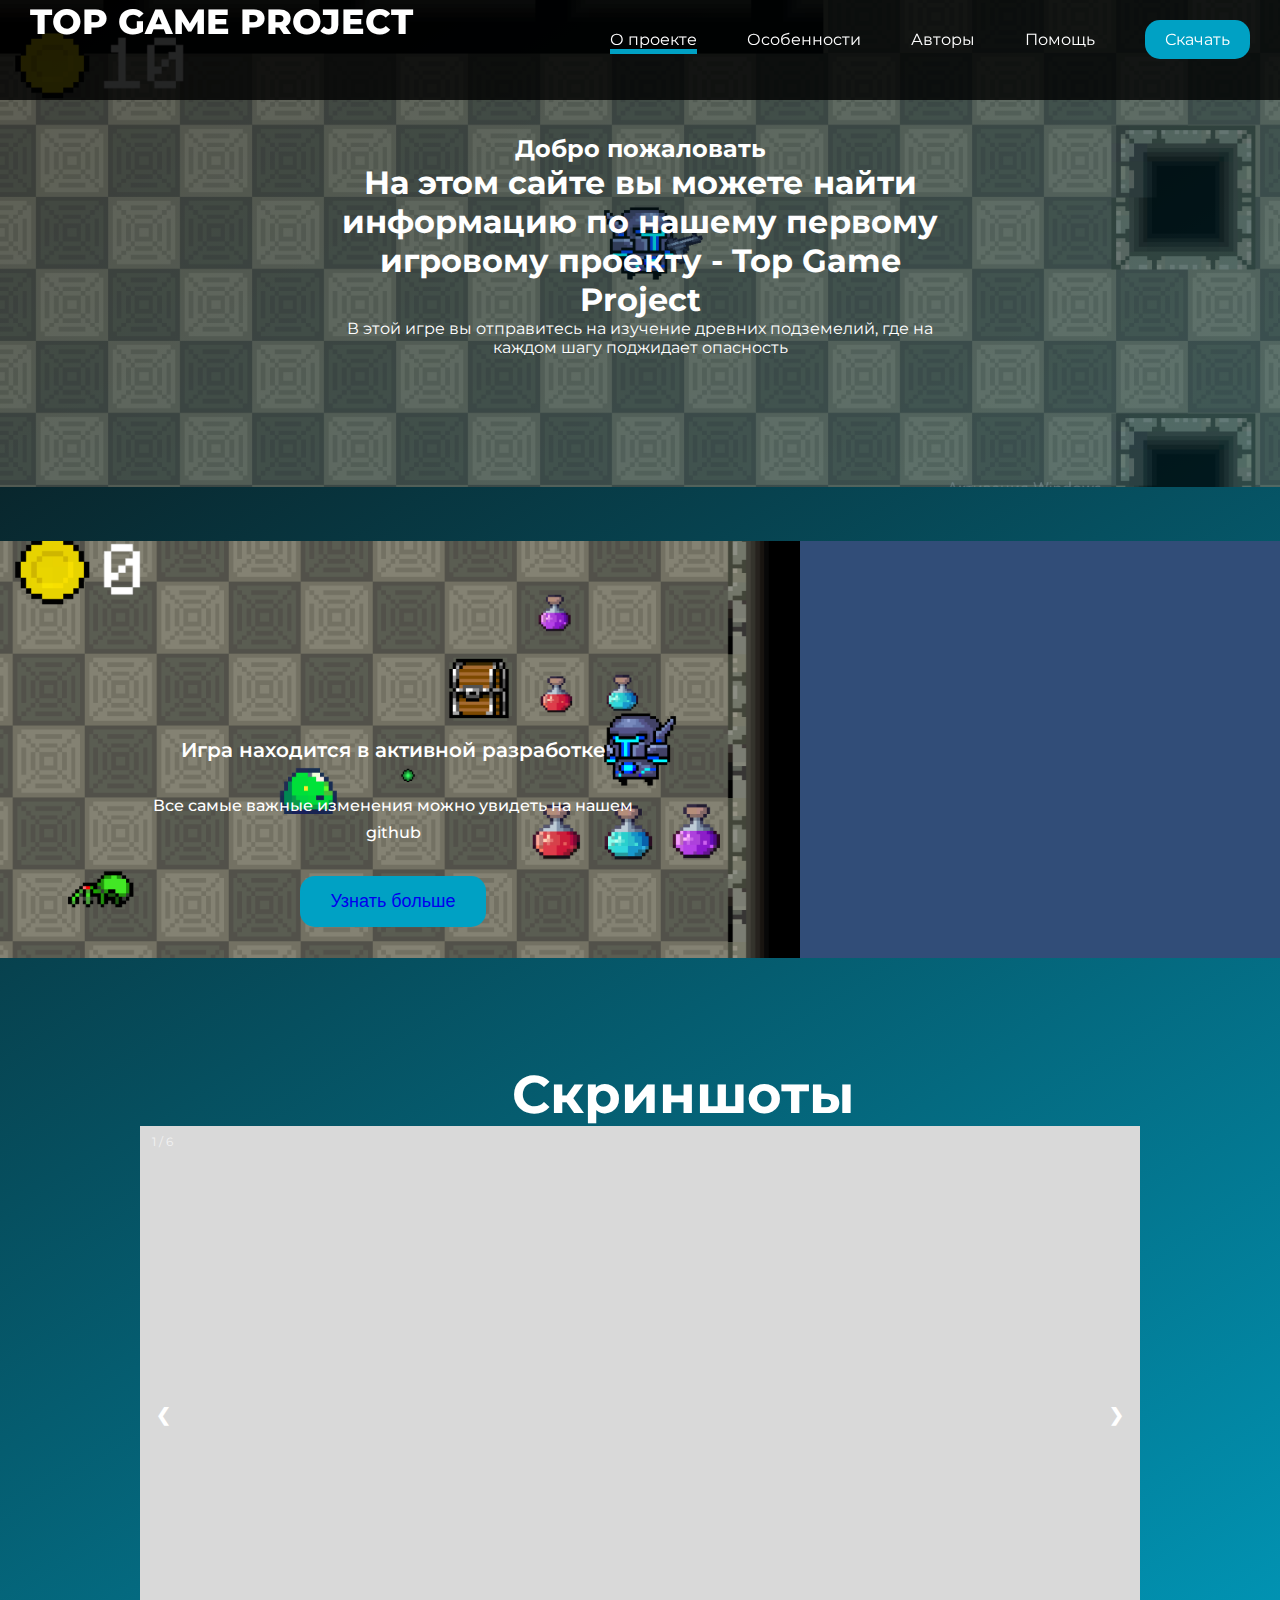
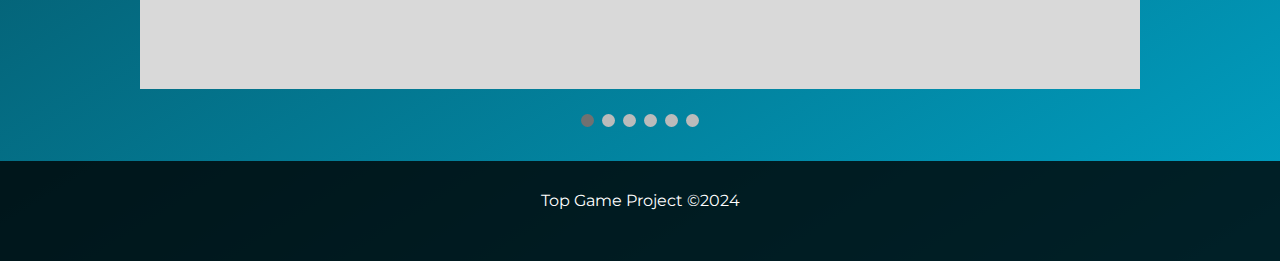
==== index.html @ b4ec934c "asd" ====
<!DOCTYPE html>
<html lang="en">
<head>
    <meta charset="UTF-8">
    <meta name="viewport" content="width=device-width, initial-scale=1.0">
    <title>Top Game Project</title>
    <link rel="stylesheet" href="/Source/css/main.css">

</head>
<body>
    <header class="container">
        <span class="logo"><a href="index.html">Top Game Project</a></span>
        <nav>
            <ul>
                <li class="active"><a href="#">О проекте</a></li>
                <li><a href="features.html">Особенности</a></li>
                <li><a href="authors.html">Авторы</a></li>
                <li><a href="help.html">Помощь</a></li>
                <li class="btn"><a href="files/empty.txt" download="">Скачать</a></li>
            </ul>
        </nav>
    </header>
    
    <div class="wrapper">

    <div class="first">
        <div style = 'max-width:1920px;', style = 'max-width:700px;'>
            <img src="img/mainscreen.png" style="width:100%">
        </div>
        <div class="centered">
            <h2>Добро пожаловать</h2>
            <h1>На этом сайте вы можете найти информацию по нашему первому игровому проекту - Top Game Project</h1>
            <p>В этой игре вы отправитесь на изучение древних подземелий, где на каждом шагу поджидает опасность</p>
        </div>
    </div>

    <div class="hero container">
        <div class="hero--info">
            <h1>Игра находится в активной разработке</h1>
            <p>Все самые важные изменения можно увидеть на нашем github</p>
            <button class="btn"><a href="https://github.com/poopyloopy2k/Top_Game_Project" target="_blank">Узнать больше</a></button>
        </div>
        <div style = 'max-width:1920px;', style = 'max-width:600px;'>
            <img src="img/mainscreen1.png" style="width:100%">
        </div>
    </div>

    <div class="textsl">
        <h2>Скриншоты</h2>
    </div>

    <div id="testwrap1">
        <div id="test">
          <div class="slideshow-container">
            <div class="mySlides fade">
              <div class="numbertext">1 / 6</div> <img src="img/slider1.png" alt="">
            </div>
            <div class="mySlides fade">
              <div class="numbertext">2 / 6</div><img src="img/slider2.png" alt="">
            </div>
            <div class="mySlides fade">
                <div class="numbertext">3 / 6</div><img src="img/slider3.png" alt="">
              </div>
              <div class="mySlides fade">
                <div class="numbertext">4 / 6</div><img src="img/slider4.png" alt="">
              </div>
              <div class="mySlides fade">
                <div class="numbertext">5 / 6</div><img src="img/slider5.png" alt="">
              </div>
            <div class="mySlides fade">
              <div class="numbertext">6 / 6</div> <img src="img/slider6.png" alt="">
            </div> <a class="prev" onclick="plusSlides(-1)">&#10094;</a> <a class="next" onclick="plusSlides(1)">&#10095;</a> </div>
          <br>
          <div style="text-align:center"> <span class="dot" onclick="currentSlide(1)"></span> <span class="dot" onclick="currentSlide(2)"></span> <span class="dot" onclick="currentSlide(3)"></span> <span class="dot" onclick="currentSlide(4)"></span> <span class="dot" onclick="currentSlide(5)"></span> <span class="dot" onclick="currentSlide(6)"></span></div>
        </div>
      </div>

      <script src="scripts/adaptiveMenu.js"></script>

      <footer>
        <div class="footer--text">
            <p>Top Game Project ©2024</p>
        </div>
    </footer>
      
</div>
</body>
</html>
---- Source/css/main.css ----
/* @import url('https://fonts.googleapis.com/css2?family=Poppins:ital,wght@0,100;0,200;0,300;0,400;0,500;0,600;0,700;0,800;0,900;1,100;1,200;1,300;1,400;1,500;1,600;1,700;1,800;1,900&display=swap'); */
@import url('https://fonts.googleapis.com/css2?family=Montserrat:ital,wght@0,100..900;1,100..900&display=swap');
* 
{
    margin: 0;
    padding: 0;
}

body
{
    font-family: "Montserrat", sans-serif;
    font-weight: 400;
    color: #fff;
}

a
{
    text-decoration: none;
}

img
{
    max-width: 100%;
}

.wrapper
{
    background: linear-gradient(148deg, rgba(11,11,11,1) 0%, rgba(0,161,196,1) 100%);
    width: 100%;
}

@media screen and (max-width: 540px)
{
    header .logo
    {
        font-size: 30px;
    }
}

header
{  
    background-color: rgba(0,0,0,0.8);;  
    position: fixed;  
    z-index: 100;  
    width: 100%;
    height: 100px;
}

header .logo
{
    margin-left: 30px;
    text-transform: uppercase;
    font-size: 35px;
    font-weight: 800;
    color: #fff;
}

header .logo a
{
    color: #fff;
}

header nav
{
    margin-right: 30px;
    float: right;
    width: 50%;
    margin-top: 30px;
}

header nav ul
{
    list-style: none;
    display: flex;
    justify-content: space-between;
}

header nav ul li
{
    display:inline-block;
}

header nav ul li a
{
    color: #fff;
}

header nav ul li.active
{
    border-bottom: 5px solid #00a1c4;
    background-color: rgba(0,0,0,0.0);
}

header nav ul li.active::after
{
    content: '';
    display: block;
    width: 40px;
    height: 5 px;
    background: #000;
    border-radius: 10px;
}

header nav ul li:not(.active):not(.btn) a
{
    position: relative;
}

header nav ul li:not(.active):not(.btn) a::after
{
    position: absolute;
    content: '';
    left: 0;
    bottom: 0;
    display: block;
    width: 100%;
    height: 4px;
    background: #00a1c4;
}

header nav ul li:not(.active):not(.btn) a::after
{
    width: 0;
    transition: 0.3s;
}

header nav ul li:not(.active):not(.btn) a:hover:after
{
    width: 100%;
}

header nav ul li.btn a
{
    background: #00a1c4;
    padding: 10px 20px;
    border-radius: 15px;
    transition: all 500ms ease;
}

header nav ul li.btn a:hover
{
    background:  #327b8b;
}

.hero
{
    padding-top: 50px;
    position: relative;
    text-align: center;
    color: white;
}

.hero--info
{
    padding-top: 200px;
    width: 530px;
    position:absolute;
    top:10%;
    left:10%;
}

.hero--info h2
{
    font-size: 20px;
    font-weight: 600;
}

.hero--info h1
{
    font-size: 20px;
    font-weight: 600;
}

.hero--info p
{
    font-weight: 500;
    line-height: 170%;
    margin: 30px 0;

}

.hero--info .btn
{
    background: #00a1c4;
    color:#fff;
    border-radius: 15px;
    padding: 15px 30px;
    border: 0;
    transition: all 500ms ease;
    font-size: 18px;
}

.hero--info .btn:hover
{
    cursor: pointer;
    transform: scale(1.1);
}

.first
{
    position:relative;
    text-align: center;
    color: white;
}

.centered
{
    position:absolute;
    top: 50%;
    left: 50%;
    transform: translate(-50%, -50%);
}

.textsl
{
    padding-top: 100px;
    font-size: 35px;
    margin-left: 40%;
    text-align: left;
}

  /* Slideshow container */
  
  .slideshow-container
  {
    max-width: 1000px;
    position: relative;
    margin: auto;
  }
  
  .mySlides
  {
    display: none;
  }
  
  img
  {
    width: 100%;
    height: auto;
  }
  
  
  /* Next & previous buttons */
  
  .prev,
  .next
  {
    cursor: pointer;
    position: absolute;
    top: 50%;
    width: auto;
    margin-top: -22px;
    padding: 16px;
    color: white;
    font-weight: bold;
    font-size: 18px;
    transition: 0.6s ease;
    border-radius: 0 3px 3px 0;
  }
  
  
  /* Position the "next button" to the right */
  
  .next
  {
    right: 0;
    border-radius: 3px 0 0 3px;
  }
  
  
  /* On hover, add a black background color with a little bit see-through */
  
  .prev:hover,
  .next:hover
  {
    background-color: rgba(0, 0, 0, 0.8);
  }
  
  
  /* Caption text */
  
  .text
  {
    color: #f2f2f2;
    font-size: 15px;
    padding: 8px 12px;
    position: absolute;
    bottom: 8px;
    width: 100%;
    text-align: center;
  }
  
  
  /* Number text (1/3 etc) */
  
  .numbertext
  {
    color: #f2f2f2;
    font-size: 12px;
    padding: 8px 12px;
    position: absolute;
    top: 0;
  }
  
  
  /* The dots/bullets/indicators */
  
  .dot
  {
    cursor: pointer;
    height: 13px;
    width: 13px;
    margin: 0 2px;
    background-color: #bbb;
    border-radius: 50%;
    display: inline-block;
    transition: background-color 0.6s ease;
  }
  
  .active,
  .dot:hover
  {
    background-color: #717171;
  }
  
  
  /* Fading animation */
  
  .fade
  {
    -webkit-animation-name: fade;
    -webkit-animation-duration: 1.5s;
    animation-name: fade;
    animation-duration: 1.5s;
  }
  
  @-webkit-keyframes fade
  {
    from
    {
      opacity: .4
    }
    to
    {
      opacity: 1
    }
  }
  
  @keyframes fade
  {
    from
    {
      opacity: .4
    }
    to
    {
      opacity: 1
    }
  }

  footer
  {
    background: rgba(0,0,0,0.8);
    width: 100%;
    height: 100px;
    margin-top: 30px;
  }

  .footer--text
  {
    padding: 30px 0px;
    text-align: center;
  }
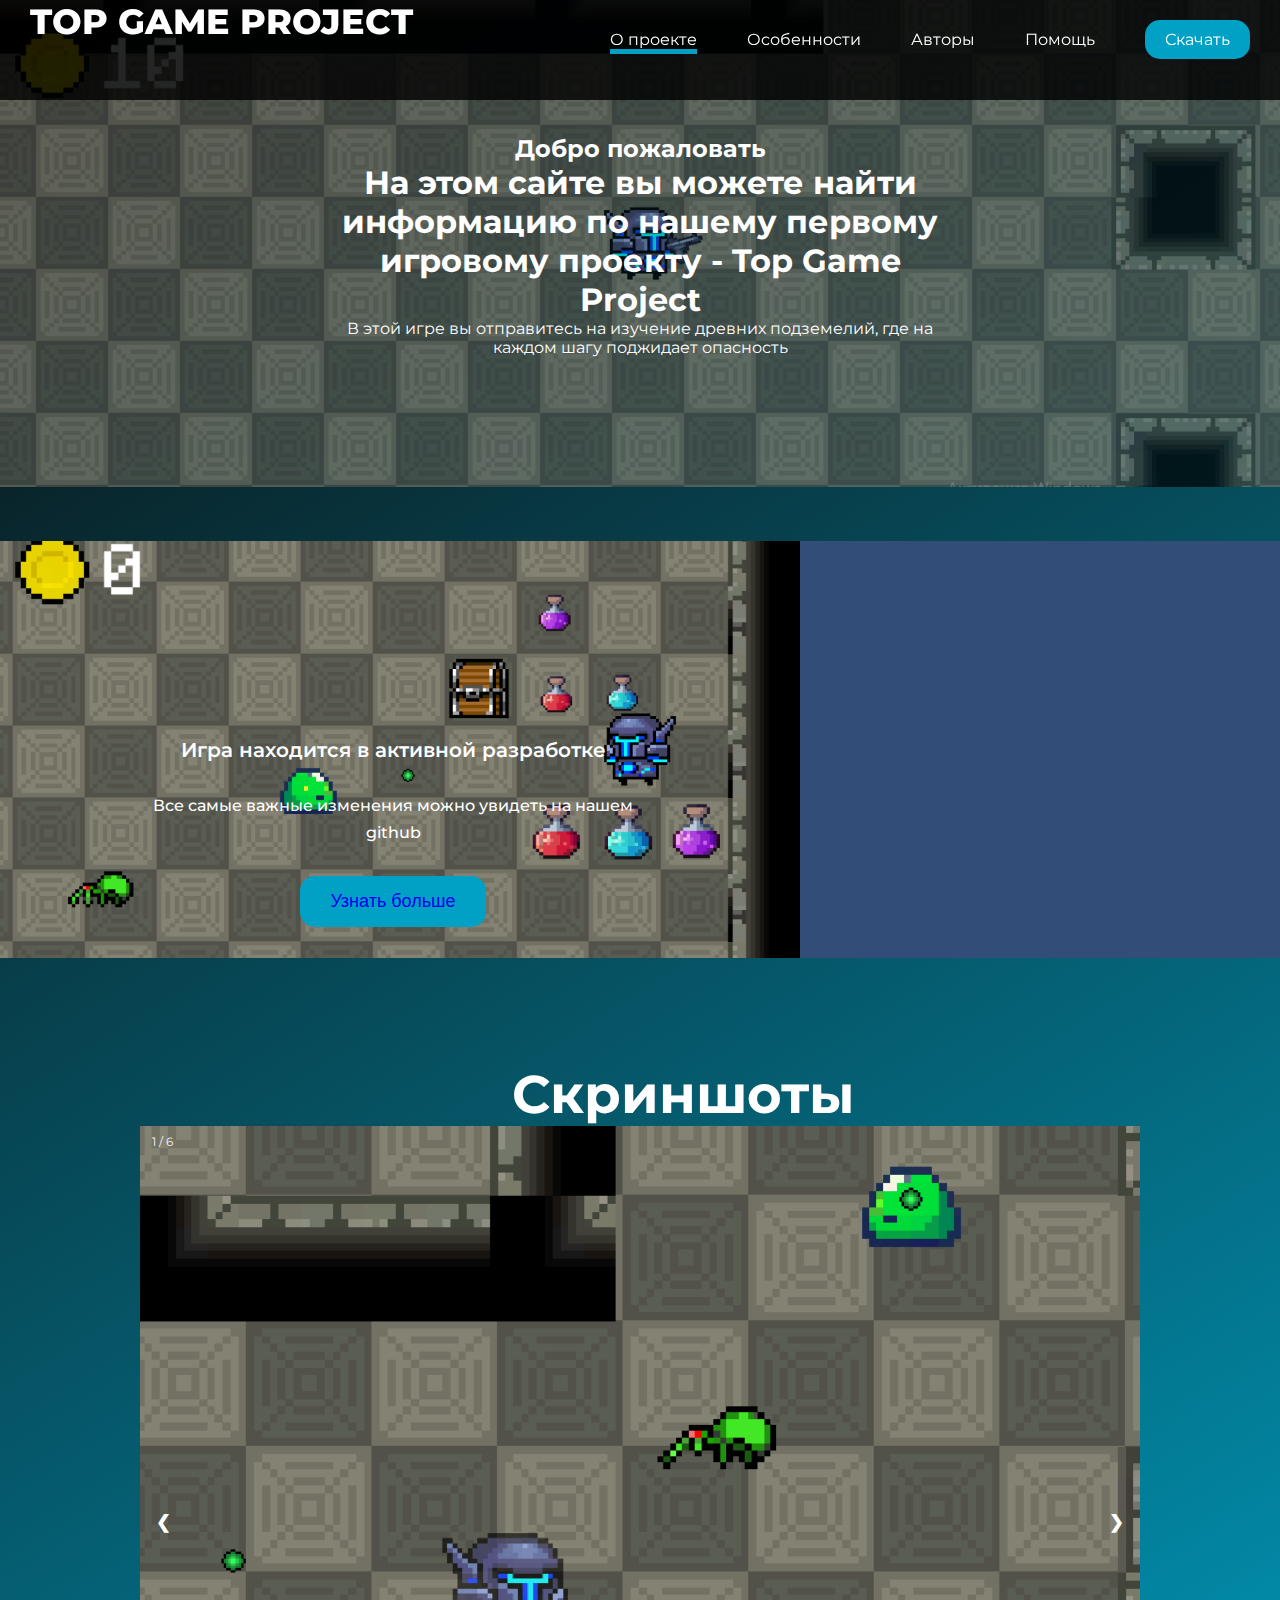
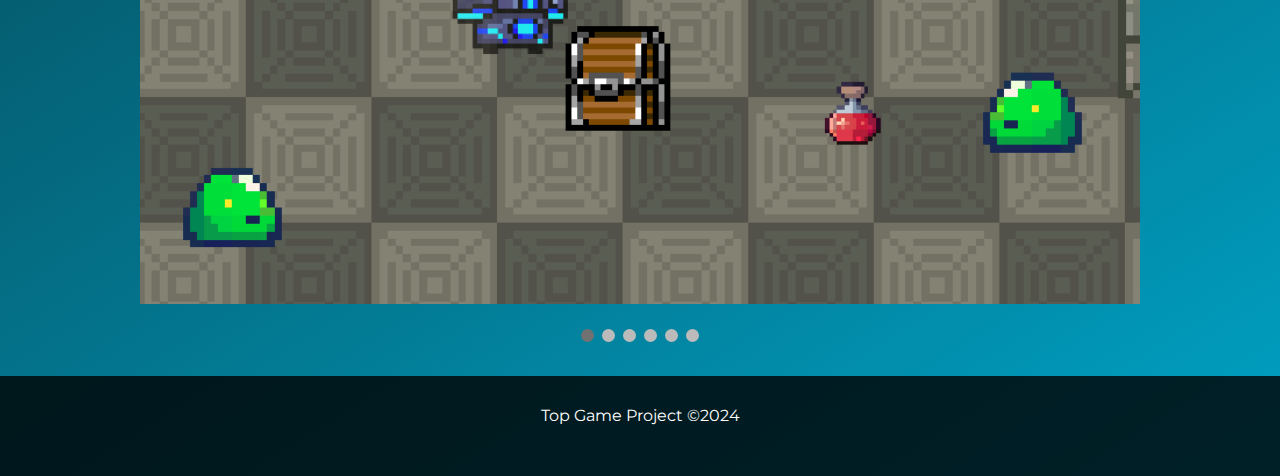
==== commit 3f7fad4c: "qwe" ====
--- a/index.html
+++ b/index.html
@@ -4,7 +4,7 @@
     <meta charset="UTF-8">
     <meta name="viewport" content="width=device-width, initial-scale=1.0">
     <title>Top Game Project</title>
-    <link rel="stylesheet" href="/Source/css/main.css">
+    <link rel="stylesheet" href="/css/main.css">
 
 </head>
 <body>
@@ -53,22 +53,22 @@
         <div id="test">
           <div class="slideshow-container">
             <div class="mySlides fade">
-              <div class="numbertext">1 / 6</div> <img src="img/slider1.png" alt="">
+              <div class="numbertext">1 / 6</div> <img src="img/sss.png" alt="">
             </div>
             <div class="mySlides fade">
-              <div class="numbertext">2 / 6</div><img src="img/slider2.png" alt="">
+              <div class="numbertext">2 / 6</div><img src="img/s1.png" alt="">
             </div>
             <div class="mySlides fade">
-                <div class="numbertext">3 / 6</div><img src="img/slider3.png" alt="">
+                <div class="numbertext">3 / 6</div><img src="img/s2.png" alt="">
               </div>
               <div class="mySlides fade">
-                <div class="numbertext">4 / 6</div><img src="img/slider4.png" alt="">
+                <div class="numbertext">4 / 6</div><img src="img/s3.png" alt="">
               </div>
               <div class="mySlides fade">
-                <div class="numbertext">5 / 6</div><img src="img/slider5.png" alt="">
+                <div class="numbertext">5 / 6</div><img src="img/mainscreen.png" alt="">
               </div>
             <div class="mySlides fade">
-              <div class="numbertext">6 / 6</div> <img src="img/slider6.png" alt="">
+              <div class="numbertext">6 / 6</div> <img src="img/mainscreen1.png" alt="">
             </div> <a class="prev" onclick="plusSlides(-1)">&#10094;</a> <a class="next" onclick="plusSlides(1)">&#10095;</a> </div>
           <br>
           <div style="text-align:center"> <span class="dot" onclick="currentSlide(1)"></span> <span class="dot" onclick="currentSlide(2)"></span> <span class="dot" onclick="currentSlide(3)"></span> <span class="dot" onclick="currentSlide(4)"></span> <span class="dot" onclick="currentSlide(5)"></span> <span class="dot" onclick="currentSlide(6)"></span></div>
--- a/css/main.css
+++ b/css/main.css
@@ -0,0 +1,374 @@
+/* @import url('https://fonts.googleapis.com/css2?family=Poppins:ital,wght@0,100;0,200;0,300;0,400;0,500;0,600;0,700;0,800;0,900;1,100;1,200;1,300;1,400;1,500;1,600;1,700;1,800;1,900&display=swap'); */
+@import url('https://fonts.googleapis.com/css2?family=Montserrat:ital,wght@0,100..900;1,100..900&display=swap');
+* 
+{
+    margin: 0;
+    padding: 0;
+}
+
+body
+{
+    font-family: "Montserrat", sans-serif;
+    font-weight: 400;
+    color: #fff;
+}
+
+a
+{
+    text-decoration: none;
+}
+
+img
+{
+    max-width: 100%;
+}
+
+.wrapper
+{
+    background: linear-gradient(148deg, rgba(11,11,11,1) 0%, rgba(0,161,196,1) 100%);
+    width: 100%;
+}
+
+@media screen and (max-width: 540px)
+{
+    header .logo
+    {
+        font-size: 30px;
+    }
+}
+
+header
+{  
+    background-color: rgba(0,0,0,0.8);;  
+    position: fixed;  
+    z-index: 100;  
+    width: 100%;
+    height: 100px;
+}
+
+header .logo
+{
+    margin-left: 30px;
+    text-transform: uppercase;
+    font-size: 35px;
+    font-weight: 800;
+    color: #fff;
+}
+
+header .logo a
+{
+    color: #fff;
+}
+
+header nav
+{
+    margin-right: 30px;
+    float: right;
+    width: 50%;
+    margin-top: 30px;
+}
+
+header nav ul
+{
+    list-style: none;
+    display: flex;
+    justify-content: space-between;
+}
+
+header nav ul li
+{
+    display:inline-block;
+}
+
+header nav ul li a
+{
+    color: #fff;
+}
+
+header nav ul li.active
+{
+    border-bottom: 5px solid #00a1c4;
+    background-color: rgba(0,0,0,0.0);
+}
+
+header nav ul li.active::after
+{
+    content: '';
+    display: block;
+    width: 40px;
+    height: 5 px;
+    background: #000;
+    border-radius: 10px;
+}
+
+header nav ul li:not(.active):not(.btn) a
+{
+    position: relative;
+}
+
+header nav ul li:not(.active):not(.btn) a::after
+{
+    position: absolute;
+    content: '';
+    left: 0;
+    bottom: 0;
+    display: block;
+    width: 100%;
+    height: 4px;
+    background: #00a1c4;
+}
+
+header nav ul li:not(.active):not(.btn) a::after
+{
+    width: 0;
+    transition: 0.3s;
+}
+
+header nav ul li:not(.active):not(.btn) a:hover:after
+{
+    width: 100%;
+}
+
+header nav ul li.btn a
+{
+    background: #00a1c4;
+    padding: 10px 20px;
+    border-radius: 15px;
+    transition: all 500ms ease;
+}
+
+header nav ul li.btn a:hover
+{
+    background:  #327b8b;
+}
+
+.hero
+{
+    padding-top: 50px;
+    position: relative;
+    text-align: center;
+    color: white;
+}
+
+.hero--info
+{
+    padding-top: 200px;
+    width: 530px;
+    position:absolute;
+    top:10%;
+    left:10%;
+}
+
+.hero--info h2
+{
+    font-size: 20px;
+    font-weight: 600;
+}
+
+.hero--info h1
+{
+    font-size: 20px;
+    font-weight: 600;
+}
+
+.hero--info p
+{
+    font-weight: 500;
+    line-height: 170%;
+    margin: 30px 0;
+
+}
+
+.hero--info .btn
+{
+    background: #00a1c4;
+    color:#fff;
+    border-radius: 15px;
+    padding: 15px 30px;
+    border: 0;
+    transition: all 500ms ease;
+    font-size: 18px;
+}
+
+.hero--info .btn:hover
+{
+    cursor: pointer;
+    transform: scale(1.1);
+}
+
+.first
+{
+    position:relative;
+    text-align: center;
+    color: white;
+}
+
+.centered
+{
+    position:absolute;
+    top: 50%;
+    left: 50%;
+    transform: translate(-50%, -50%);
+}
+
+.textsl
+{
+    padding-top: 100px;
+    font-size: 35px;
+    margin-left: 40%;
+    text-align: left;
+}
+
+  /* Slideshow container */
+  
+  .slideshow-container
+  {
+    max-width: 1000px;
+    position: relative;
+    margin: auto;
+  }
+  
+  .mySlides
+  {
+    display: none;
+  }
+  
+  img
+  {
+    width: 100%;
+    height: auto;
+  }
+  
+  
+  /* Next & previous buttons */
+  
+  .prev,
+  .next
+  {
+    cursor: pointer;
+    position: absolute;
+    top: 50%;
+    width: auto;
+    margin-top: -22px;
+    padding: 16px;
+    color: white;
+    font-weight: bold;
+    font-size: 18px;
+    transition: 0.6s ease;
+    border-radius: 0 3px 3px 0;
+  }
+  
+  
+  /* Position the "next button" to the right */
+  
+  .next
+  {
+    right: 0;
+    border-radius: 3px 0 0 3px;
+  }
+  
+  
+  /* On hover, add a black background color with a little bit see-through */
+  
+  .prev:hover,
+  .next:hover
+  {
+    background-color: rgba(0, 0, 0, 0.8);
+  }
+  
+  
+  /* Caption text */
+  
+  .text
+  {
+    color: #f2f2f2;
+    font-size: 15px;
+    padding: 8px 12px;
+    position: absolute;
+    bottom: 8px;
+    width: 100%;
+    text-align: center;
+  }
+  
+  
+  /* Number text (1/3 etc) */
+  
+  .numbertext
+  {
+    color: #f2f2f2;
+    font-size: 12px;
+    padding: 8px 12px;
+    position: absolute;
+    top: 0;
+  }
+  
+  
+  /* The dots/bullets/indicators */
+  
+  .dot
+  {
+    cursor: pointer;
+    height: 13px;
+    width: 13px;
+    margin: 0 2px;
+    background-color: #bbb;
+    border-radius: 50%;
+    display: inline-block;
+    transition: background-color 0.6s ease;
+  }
+  
+  .active,
+  .dot:hover
+  {
+    background-color: #717171;
+  }
+  
+  
+  /* Fading animation */
+  
+  .fade
+  {
+    -webkit-animation-name: fade;
+    -webkit-animation-duration: 1.5s;
+    animation-name: fade;
+    animation-duration: 1.5s;
+  }
+  
+  @-webkit-keyframes fade
+  {
+    from
+    {
+      opacity: .4
+    }
+    to
+    {
+      opacity: 1
+    }
+  }
+  
+  @keyframes fade
+  {
+    from
+    {
+      opacity: .4
+    }
+    to
+    {
+      opacity: 1
+    }
+  }
+
+  footer
+  {
+    background: rgba(0,0,0,0.8);
+    width: 100%;
+    height: 100px;
+    margin-top: 30px;
+  }
+
+  .footer--text
+  {
+    padding: 30px 0px;
+    text-align: center;
+  }
+
